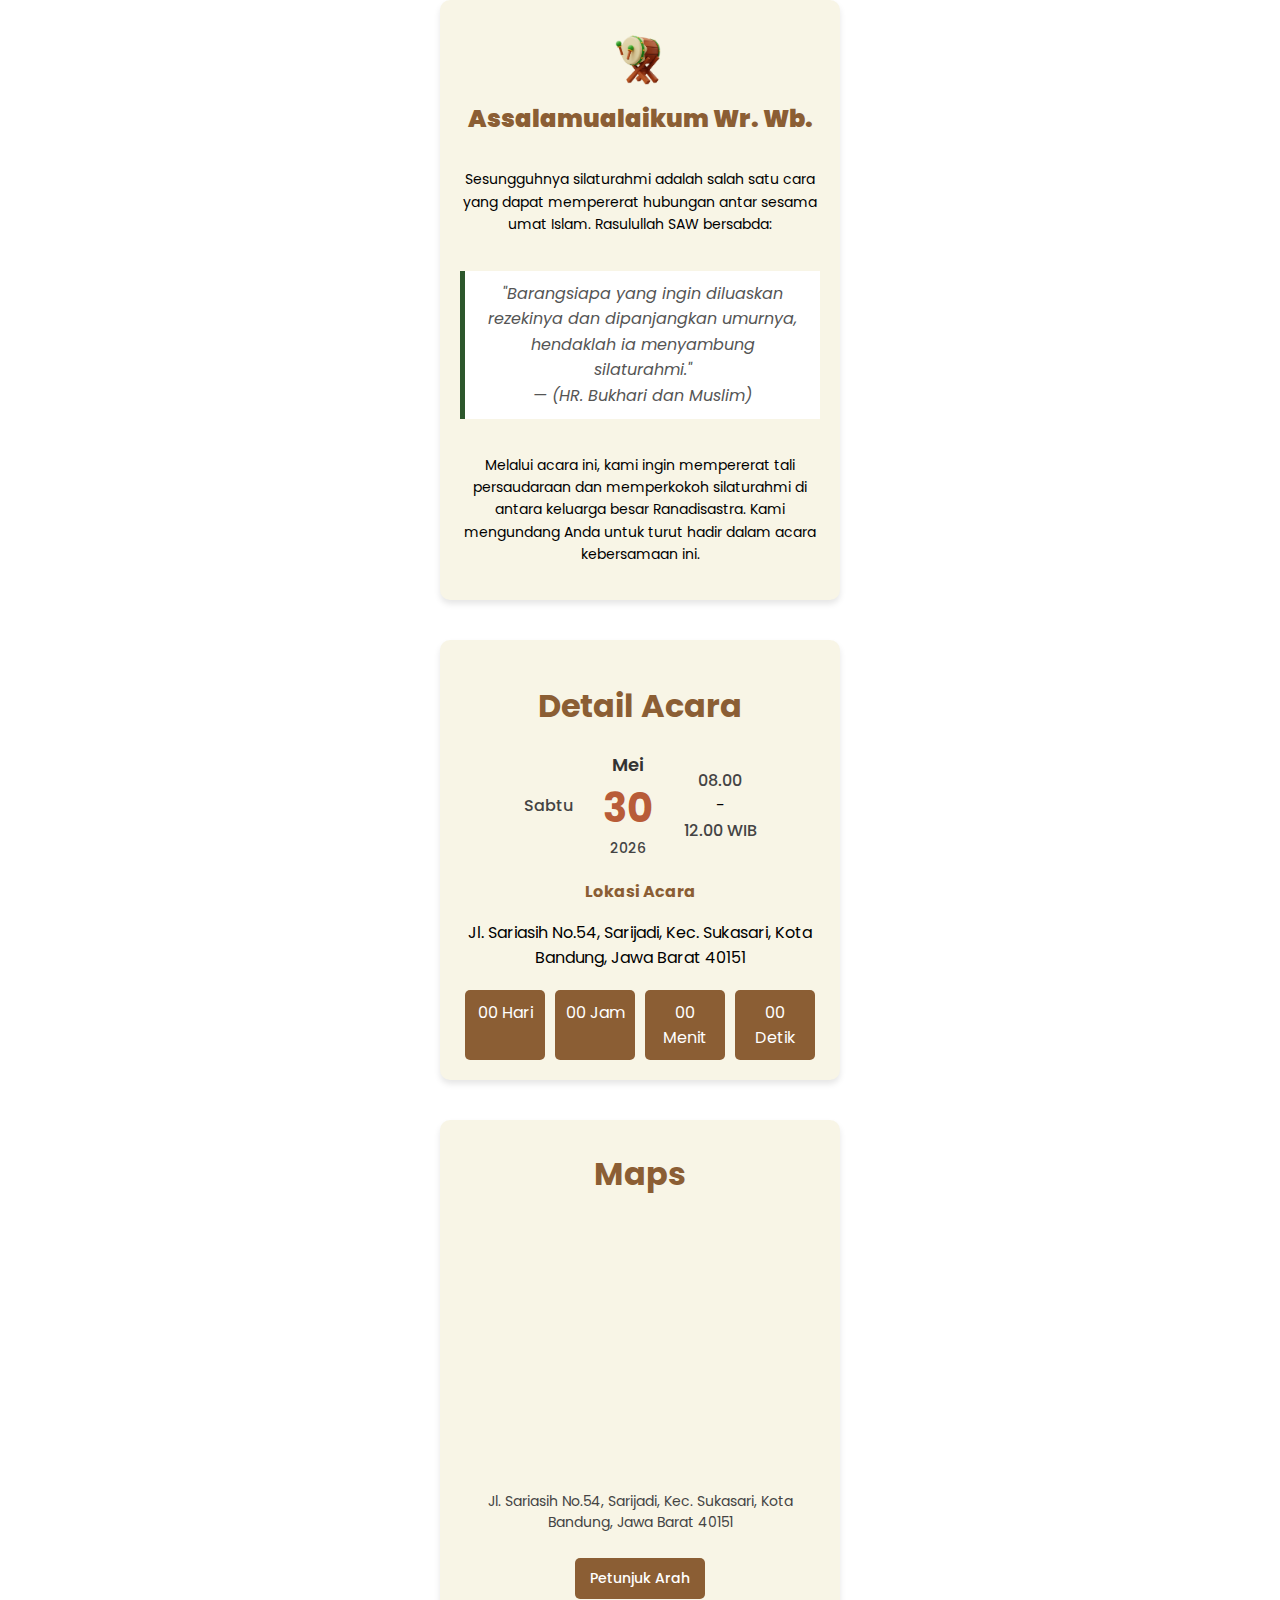
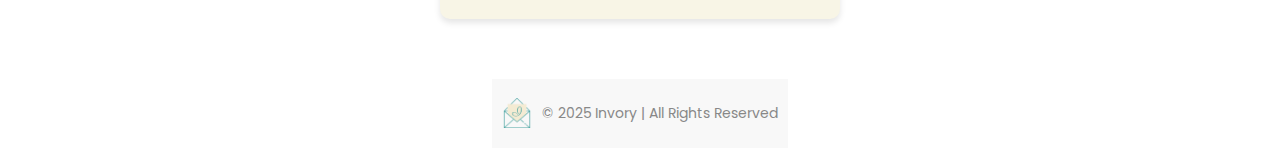
==== invitation.html @ b2fbd746 "Update Invitation page" ====
<!DOCTYPE html>
<html lang="id">

<head>
    <meta charset="UTF-8">
    <meta name="viewport" content="width=device-width, initial-scale=1.0">
    <title>Undangan Arisan</title>
    <link rel="shortcut icon" href="img/Invitation3.png" type="image/x-icon" />
    <!-- Menambahkan link ke font Poppins dari Google Fonts -->
    <link href="https://fonts.googleapis.com/css2?family=Poppins:wght@300;500&display=swap" rel="stylesheet">
    <link rel="stylesheet" href="css/invitation.css">
</head>

<body>
    <div class="invitation-container">
        <!-- Pendahuluan -->
        <div class="invitation-intro-container">
            <div class="invitation-intro">
                <img src="img/beduk.png" alt="Beduk" />
                <h1><strong>Assalamualaikum Wr. Wb.</strong></h1>
                <p>Sesungguhnya silaturahmi adalah salah satu cara yang dapat mempererat hubungan antar sesama umat
                    Islam.
                    Rasulullah SAW bersabda:</p>
                <blockquote>
                    "Barangsiapa yang ingin diluaskan rezekinya dan dipanjangkan umurnya, hendaklah ia menyambung
                    silaturahmi." <br>
                    — (HR. Bukhari dan Muslim)
                </blockquote>
                <p>Melalui acara ini, kami ingin mempererat tali persaudaraan dan memperkokoh silaturahmi di antara
                    keluarga
                    besar Ranadisastra. Kami mengundang Anda untuk turut hadir dalam acara kebersamaan ini.</p>
            </div>
        </div>

        <!-- Undangan Akad Nikah -->
        <div class="invitation-box-container">
            <div class="invitation-box">
                <h1>Detail Acara</h1>
                <!-- Tanggal & Waktu -->
                <div class="date-container">
                    <div class="date-item">
                        <span class="day">Sabtu</span>
                    </div>
                    <div class="date-item">
                        <span class="month">Mei</span>
                        <span class="day-number">30</span>
                        <span class="year">2026</span>
                    </div>
                    <div class="date-item">
                        <span class="time">08.00</span>
                        <span>-</span>
                        <span class="time">12.00 WIB</span>
                    </div>
                </div>
                <!-- <p>Senin</p>
                <div class="date">
                    <span>06</span>
                    <span>Mei</span>
                    <span>2024</span>
                </div> -->
                <p class="location">Lokasi Acara</p>
                <p>Jl. Sariasih No.54, Sarijadi, Kec. Sukasari, Kota Bandung, Jawa Barat 40151</p>
                <div class="countdown">
                    <div><span id="days">00</span> Hari</div>
                    <div><span id="hours">00</span> Jam</div>
                    <div><span id="minutes">00</span> Menit</div>
                    <div><span id="seconds">00</span> Detik</div>
                </div>
            </div>
        </div>

        <!-- Box Google Maps -->
        <div class="invitation-map-container">
            <div class="invitation-map-box">
                <h1 class="map-location">Maps</h1>
                <iframe
                    src="https://www.google.com/maps/embed?pb=!1m18!1m12!1m3!1d3959.876210965079!2d107.57570583236442!3d-6.874347756736697!2m3!1f0!2f0!3f0!3m2!1i1024!2i768!4f13.1!3m3!1m2!1s0x2e68e68e91e6d3a5%3A0x88e68b4df6e5b5c3!2sJl.%20Sariasih%20No.54%2C%20Sarijadi%2C%20Kec.%20Sukasari%2C%20Kota%20Bandung%2C%20Jawa%20Barat%2040151!5e0!3m2!1sen!2sid!4v1710000000000"
                    width="100%" height="250" style="border:0; border-radius: 10px;" allowfullscreen="" loading="lazy"
                    referrerpolicy="no-referrer-when-downgrade">
                </iframe>

                <p class="map-address">Jl. Sariasih No.54, Sarijadi, Kec. Sukasari, Kota Bandung, Jawa Barat 40151</p>

                <a href="https://www.google.com/maps/dir/?api=1&destination=-6.874347756736697,107.57570583236442"
                    target="_blank" class="map-button">
                    Petunjuk Arah
                </a>
            </div>
        </div>


        <!-- Footer Watermark -->
        <footer class="footer-watermark">
            <img src="img/Invitation.png" alt="Icon Ranadisastra" class="footer-icon">
            <p>© 2025 Invory | All Rights Reserved</p>
        </footer>

    </div>
</body>

</html>
---- css/invitation.css ----
@import url('https://fonts.googleapis.com/css2?family=Poppins:wght@300;500&display=swap');

body {
    font-family: 'Poppins', sans-serif;
    background-color: #ffffff;
    text-align: center;
    margin: 0;
    padding: 0;
}

.invitation-container {
    display: flex;
    flex-direction: column;
    align-items: center;
    gap: 20px;
    width: 100%;
}

/* Container untuk Pendahuluan */
.invitation-intro-container,
.invitation-box-container, .invitation-map-container {
    width: 80%;
    max-width: 360px;
    padding: 20px;
    border-radius: 10px;
    background-color: #f8f5e6;
    box-shadow: 0 4px 6px rgba(0, 0, 0, 0.1);
    margin-bottom: 20px;
}

/* Styling untuk Pendahuluan */

.invitation-intro {
    display: flex;
    flex-direction: column;
    align-items: center;
    text-align: center;
    font-size: 18px;
    line-height: 1.6;
}

.invitation-intro img {
    width: 50px;
    height: auto;
    margin-top: 15px; /* Jarak atas agar tidak terlalu menempel */
}

.invitation-intro h1 {
    font-size: 24px;
    margin: 15px 0;
    color: #8b5e34;
}

.invitation-intro p {
    margin: 15px 0;
    font-size: 14px;
}

.invitation-intro blockquote {
    font-style: italic;
    font-size: 16px;
    color: #555;
    margin: 20px auto;
    padding: 10px 20px;
    border-left: 5px solid #2d572c;
    background-color: #ffffff;
    text-align: center;
}

/* Styling untuk Undangan Akad Nikah */
.invitation-box h1 {
    color: #8b5e34;
}

.date {
    font-size: 24px;
    font-weight: bold;
    display: flex;
    justify-content: center;
    align-items: center;
    gap: 10px;
}

.location {
    font-weight: bold;
    margin-top: 10px;
    color: #8b5e34;
}

.countdown {
    display: flex;
    justify-content: center;
    gap: 10px;
    margin-top: 20px;
}

.countdown div {
    background: #8b5e34;
    color: white;
    padding: 10px;
    border-radius: 5px;
    width: 60px;
}

/* date */
.date-container {
    display: flex;
    justify-content: center;
    align-items: center;
    /* background: #1d2b3a;
    color: white;
    padding: 15px;
    border-radius: 10px; */
    margin: 20px auto;
    max-width: 400px;
}
.date-item {
    text-align: center;
    margin: 0 15px;
}
.date-item span {
    display: block;
}
.day {
    font-size: 16px;
    font-weight: 500;
    color: #444;
}
.month {
    font-size: 18px;
    font-weight: 600;
    color: #333;
}
.day-number {
    font-size: 40px;
    font-weight: 700;
    color: #b85c38;
}
.year {
    font-size: 14px;
    font-weight: 500;
    color: #444;
}
.time {
    font-size: 16px;
    font-weight: 500;
    color: #444;
}

/* Box Google Maps (Tetap Pakai Warna yang Sama) */
.map-location {
    font-weight: bold;
    margin-top: 10px;
    color: #8b5e34; /* Samakan dengan elemen lain */
}

.map-address {
    font-size: 14px;
    color: #444;
    margin-bottom: 10px;
}

.map-button {
    display: inline-block;
    margin-top: 15px;
    padding: 10px 15px;
    background-color: #8b5e34;
    color: white;
    text-decoration: none;
    border-radius: 5px;
    font-size: 14px;
    font-weight: 500;
}

.map-button:hover {
    background-color: #b85c38;
}

/* Footer */
.footer-watermark {
    display: flex;
    align-items: center;
    justify-content: center;
    background: #f8f8f8;
    padding: 10px;
    margin-top: 20px;
}

.footer-watermark p {
    font-size: 14px;
    color: #888;
    margin-left: 10px;
}

.footer-icon {
    width: 30px; /* Sesuaikan ukuran ikon */
    height: auto;
    opacity: 0.7; /* Atur transparansi jika diperlukan */
}
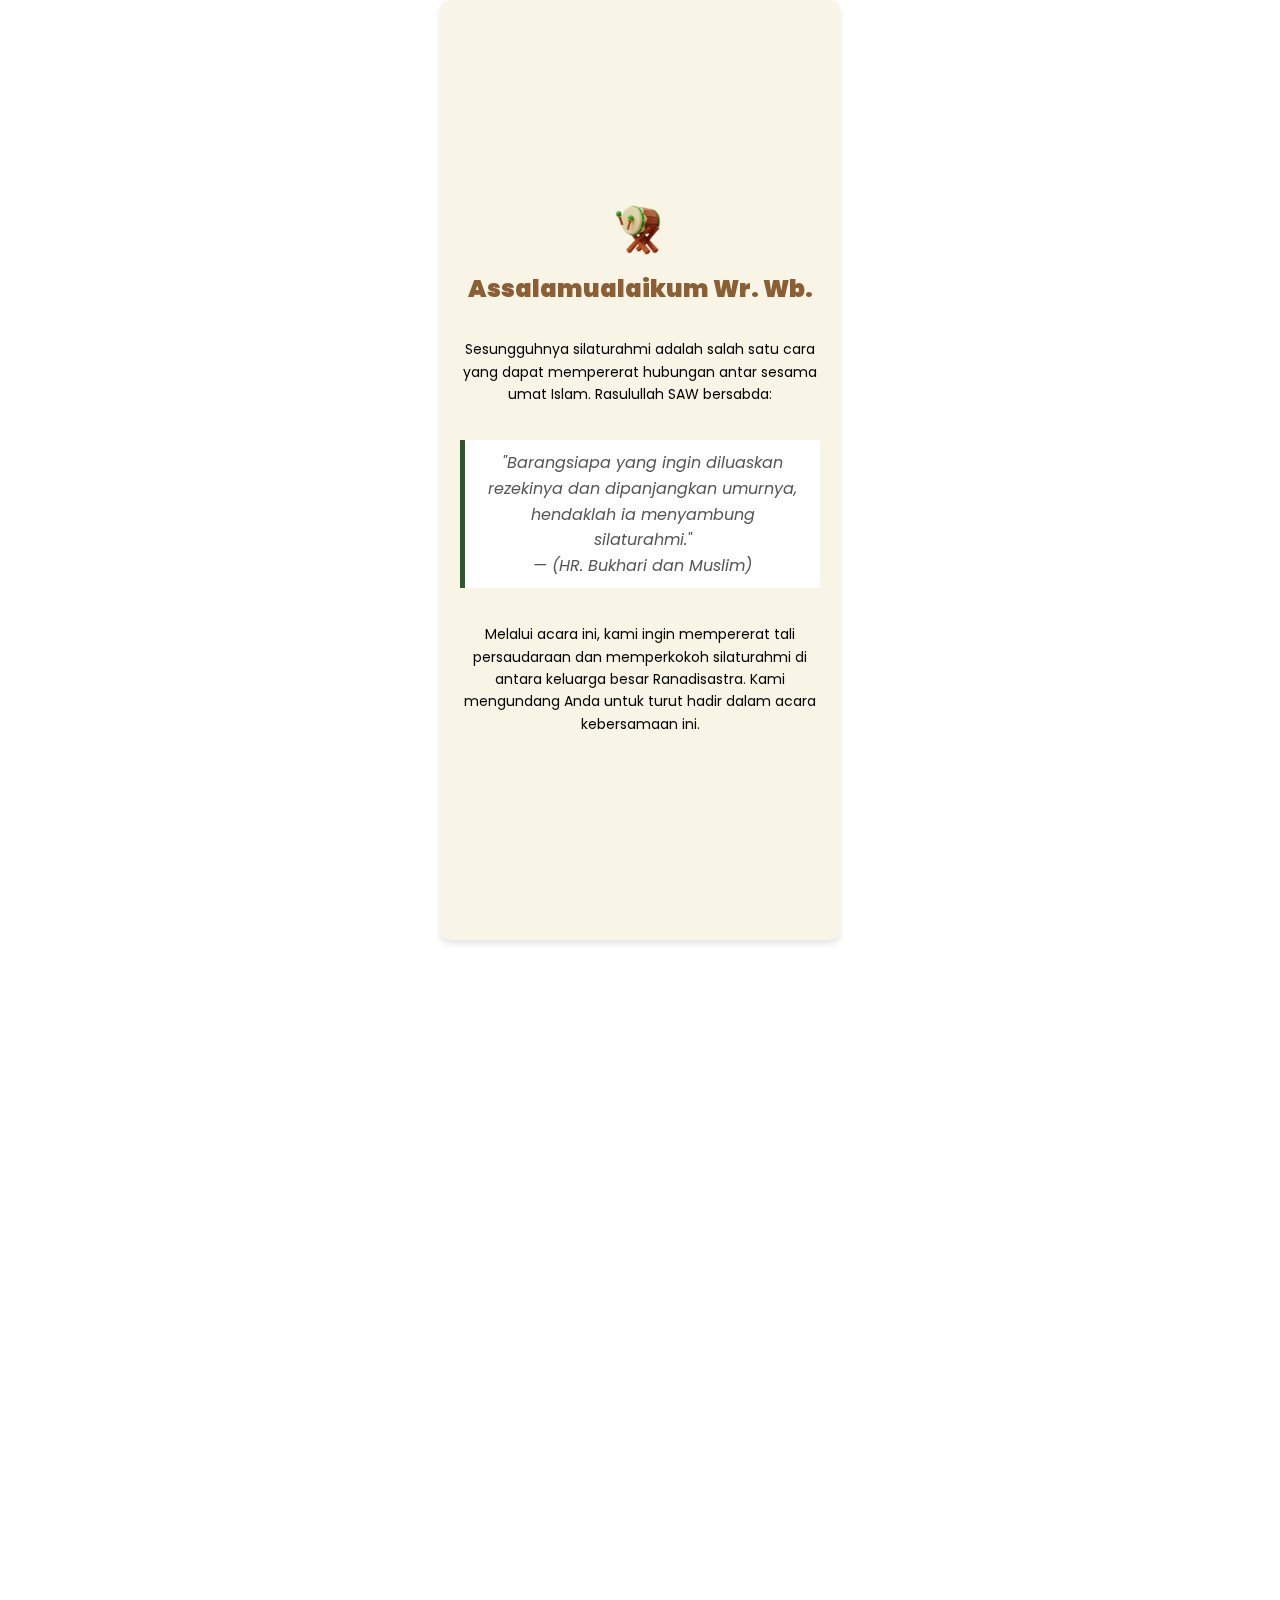
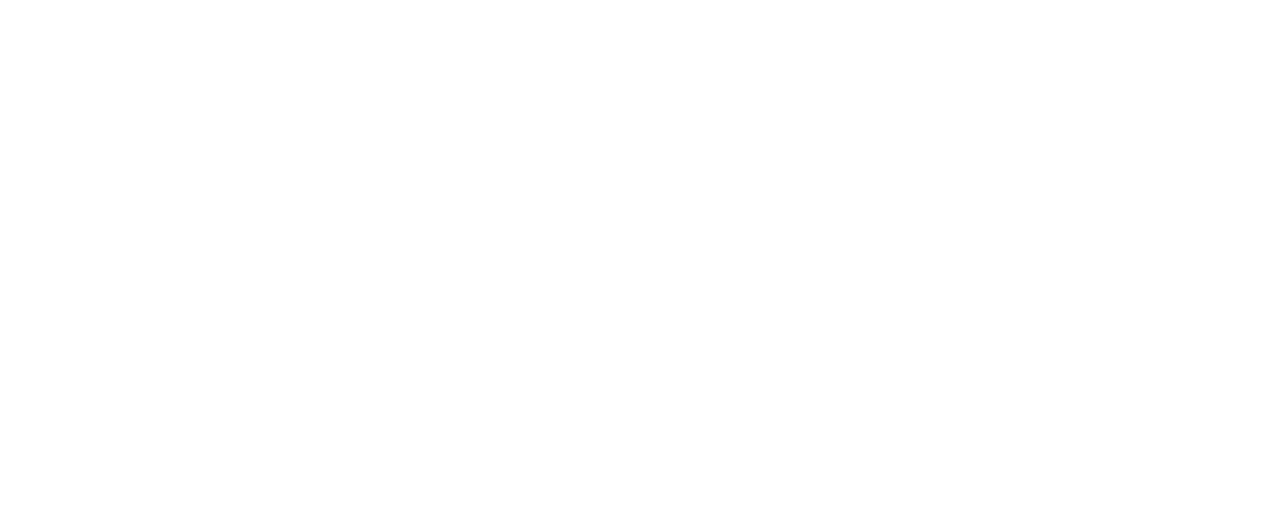
==== commit 692eab65: "perbaiki time dan tambah animasi" ====
--- a/invitation.html
+++ b/invitation.html
@@ -96,6 +96,7 @@
         </footer>
 
     </div>
+    <script src="js/invitation.js" defer></script>
 </body>
 
 </html>--- a/css/invitation.css
+++ b/css/invitation.css
@@ -198,3 +198,13 @@
     opacity: 0.7; /* Atur transparansi jika diperlukan */
 }
 
+
+.invitation-box-container h1,
+.invitation-box-container p,
+.invitation-box-container blockquote {
+    opacity: 0;
+    transform: translateY(40px) scale(0.95);
+    filter: blur(8px);
+    transition: opacity 1s ease-out, transform 1s ease-out, filter 0.8s ease-out;
+}
+
